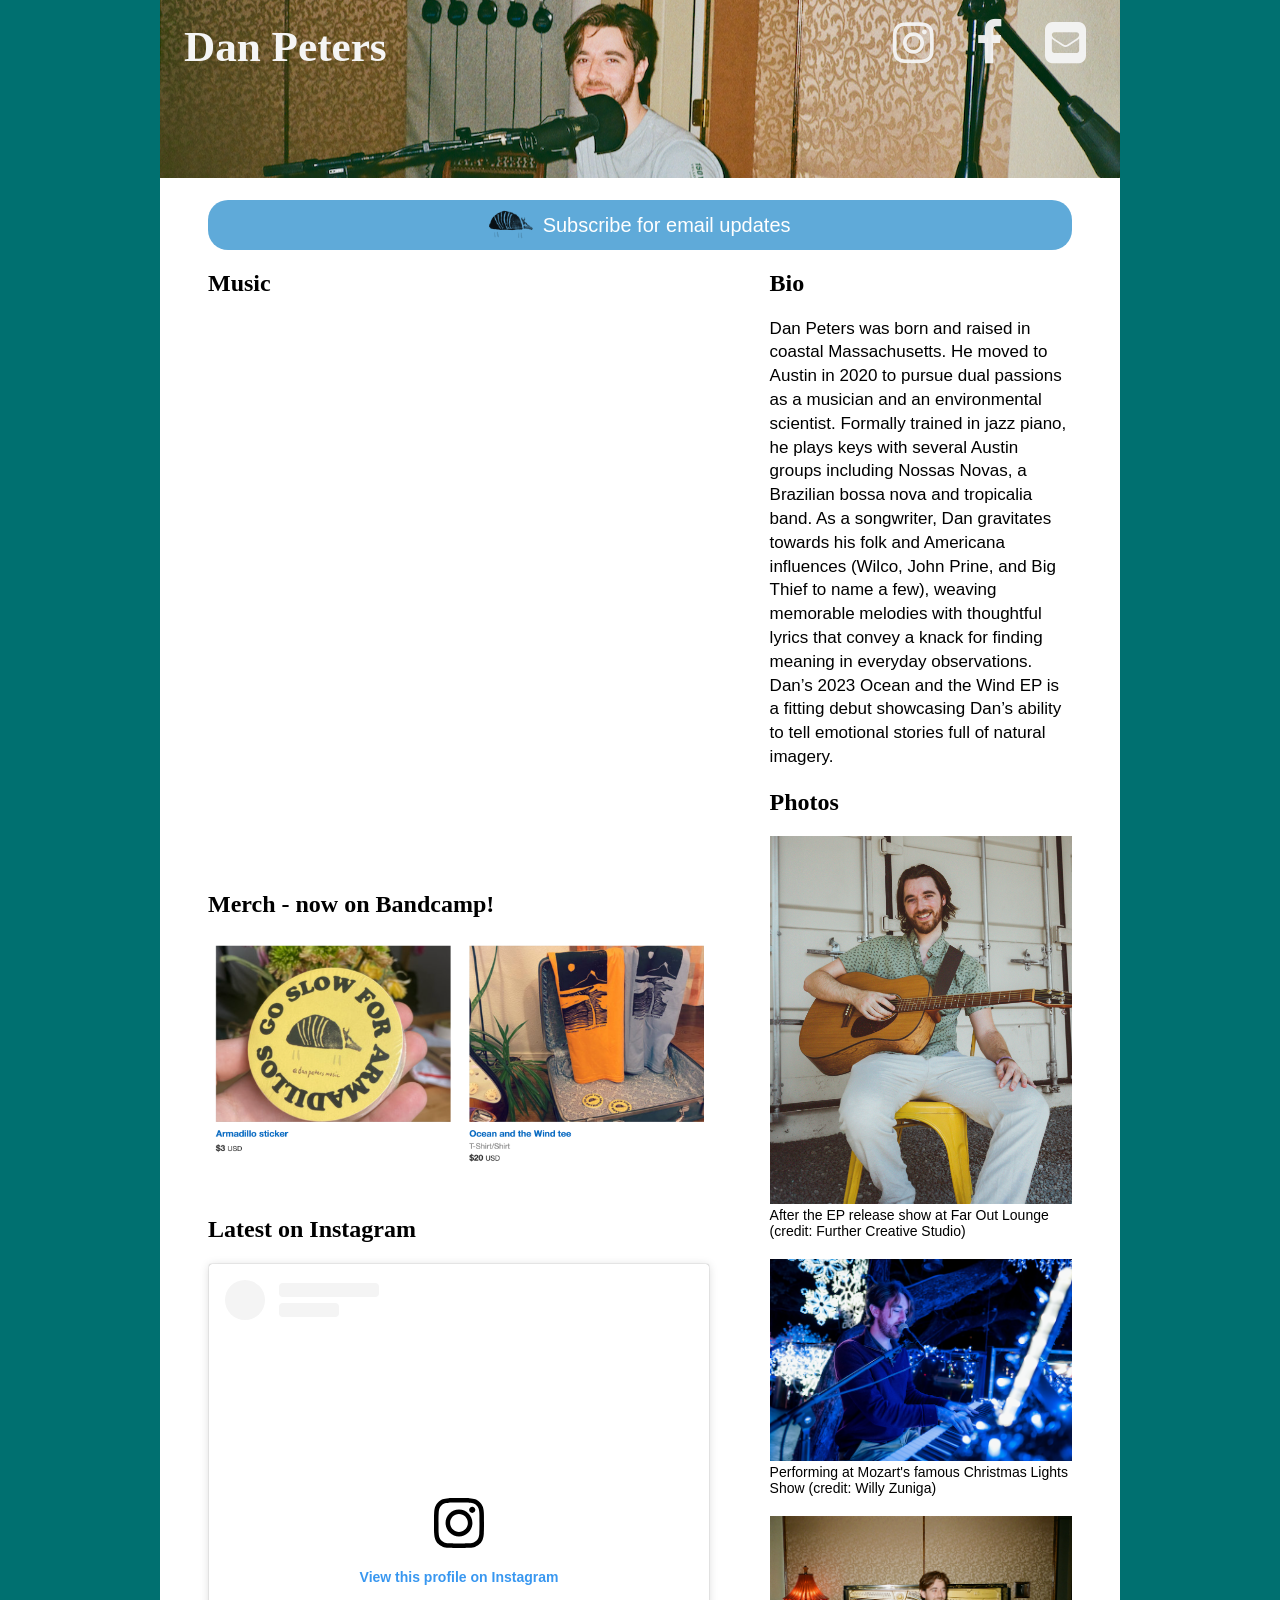
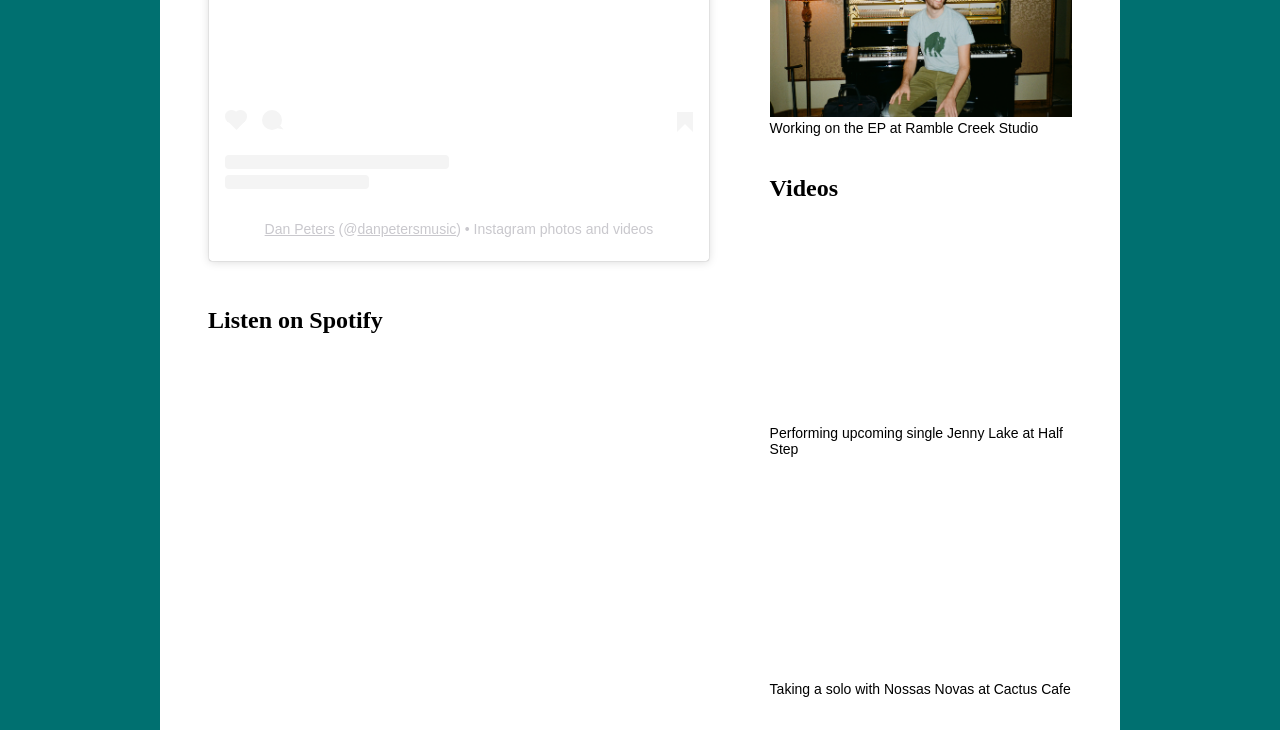
==== index.html @ b0bb7493 "update photos and add spotify embed" ====
<!DOCTYPE html>
<html>
<link rel="stylesheet" href="https://cdnjs.cloudflare.com/ajax/libs/font-awesome/4.7.0/css/font-awesome.min.css">	

<head>
<meta name="viewport" content="width=device-width, initial-scale=1.0">

  <!-- Global site tag (gtag.js) - Google Analytics -->
<script async src="https://www.googletagmanager.com/gtag/js?id=G-DQKF9646K4"></script>
<script>
  window.dataLayer = window.dataLayer || [];
  function gtag(){dataLayer.push(arguments);}
  gtag('js', new Date());

  gtag('config', 'G-DQKF9646K4');
</script>
<link rel="icon" type="image/png" href="img/favicon-32x32_dillo.png" sizes="32x32" />
<script src="https://ajax.googleapis.com/ajax/libs/jquery/3.5.1/jquery.min.js"> </script>
<title>Dan Peters</title>
<link href="dist/pattern.min.css" rel="stylesheet"/> 
</head>

<style>
    .building_block{
      width:100%;
      display:flex;
      justify-content: left; 
      flex-direction: row;
      flex-wrap:wrap;
      gap:30px;
      padding-bottom:25px;
    }
    
    .content {
      font-family: Arial;
      width:75%;
      margin: 0 auto;
      background-color: #ffffff;
    }
    
    Figure{
      padding:0%;
      margin:0;
      padding-bottom:20px;
      font-size:14px
    }

    h1,h2{font-family:'Palatino';}

    h1{
      font-size:2.7em;
      margin-top:.5em;
    }

    h2{font-size:1.5em;}

    h3{
      font-family:'Palatino';
      font-style:regular}

    .instagram {
      background: transparent;
      color: white;
      opacity:95%;

    }

    .instagram:hover {
      color: #fa671e;
    }

    .facebook {
      background: transparent;
      color: white;
      opacity:95%;
    }

    .facebook:hover {
      color: rgba(0, 0, 255, 0.461);
    }
      
    .mail {
      background:transparent;
      color:white;
      opacity:95%; }

      .mail:hover{
        color:black;
      }


    .button {
        background-color: rgba(28, 135, 201,0.7);
        border: whitesmoke;
        color: white;
        padding: 0em 0em;
        line-height:100px;
        text-align: center;
        text-decoration: none;
        display: inline-block;
        font-size: 1.25em;
        cursor: pointer;
        font-family:Arial;
        border-radius: 20px;
      }
      .left {
        float:left;
      }
      .videowrapper {
    float: none;
    clear: both;
    width: 100%;
    position: relative;
    padding-bottom: 56.25%;
    padding-top: 25px;
    height: 0;
}
.videowrapper iframe {
    position: absolute;
    top: 0;
    left: 0;
    width: 100%;
    height: 100%;
}
      .right{
        float:right;
      }
      .icon-bar-horizontal {
        float:right;
        width:25%;
        margin-top: 1em;
      }

      .icon-bar-horizontal a {
        float: left; /* Float links side by side */
        text-align: right;
        width: 33.33%; /* Equal width (5 icons with 20% width each = 100%) */
        transition: all 0.3s ease;
        color: whitesmoke;
        font-size: 3em;
      }

     @media only screen and (max-width: 800px) {
      body {
        font-family: Arial;
        width:100%;
        margin: 0 auto; 
        overflow-x:hidden
      }
      
      .content {
      font-family: Arial;
      width:95%;
      margin: 0 auto;
      background-color: #ffffff;
    }
    .building_block{justify-content:center}
    
      .icon-bar-horizontal {
        width:40%;
      }

      .icon-bar-horizontal  a {
        float: left; /* Float links side by side */
        text-align: right;
        width: 33.33%; /* Equal width (5 icons with 20% width each = 100%) */
        transition: all 0.3s ease;
        color: whitesmoke;
        font-size: 2em;
      }

      h1{font-size:2em;}
      h3{font-size:1em;}
    }
</style>

<body style="background-color:#007070;margin:0;max-width:100vw"> 
  <div class = "content" >
    
    <!-- this holds the header -->
    <div style = "position:relative">
      <img src="img/000015960017 (2).png" style = "width: 100%;">
      <div style = "position:absolute;width:95%;margin:0 auto;top:0px;left: 50%;transform: translateX(-50%);">
        <div class = "title-bar" >
          <h1 class="left" style="margin-bottom:0;padding-bottom:0;color:whitesmoke"> Dan Peters </h1> 
          <div class="icon-bar-horizontal" style="margin-bottom:0;padding-bottom:0">
            <a href="https://www.instagram.com/danpetersmusic/" class = "instagram opaque" ><i class="fa fa-instagram fa-fw"></i></a>
            <a href="https://www.facebook.com/danpetersmusic1" class = "facebook"><i class="fa fa-facebook fa-fw"></i></a>
            <a href="mailto:danpetersmusic@gmail.com" class="mail opaque"><i class="fa fa-envelope-square fa-fw" ></i></a>
          </div>
        </div>
      </div>
    </div>
    <!-- end header-->

    <!-- this holds the main content -->
    <div style = "width:90%;margin:0 auto;position:relative;display:flex;flex-wrap:wrap"> <!-- all white area on page - it's flex so all objects flow -->
      <!-- begin email subscribe bar-->
      <div style = "position:relative;flex:100%;align-items:center;padding:0;margin:0">
        <br>
        <a href="https://mailchi.mp/fe28deb0eec2/email-signup" class="button" style = "display:flex;align-items:center;justify-content:center;width:100%;padding-top:0;max-height:50px"> 
          <img src="img/android-chrome-512x512.png" width = "30px" style = "flex-basis:5%;padding-right:10px" height ="auto" alt="">
          Subscribe for email updates
        </a>
      </div>

      <!-- this is the left side (desktop) or top (mobile)-->
      <div class = col_1 style = "flex:65%"> 
        <h2> Music </h2>
        
        <div class = building_block >
          <iframe style="border: 0; width: 250px; height: 250px;" src="https://bandcamp.com/EmbeddedPlayer/album=2918808344/size=large/bgcol=ffffff/linkcol=0687f5/minimal=true/track=1861561888/transparent=true/" seamless><a href="https://dan-peters-music.bandcamp.com/album/ocean-and-the-wind">Ocean and the Wind by Dan Peters</a></iframe>
          <iframe style="border: 0; width: 250px; height: 250px;" src="https://bandcamp.com/EmbeddedPlayer/track=3805461564/size=large/bgcol=ffffff/linkcol=0687f5/minimal=true/transparent=true/" seamless><a href="https://dan-peters-music.bandcamp.com/track/bottom-of-the-sea">Bottom of the Sea by Dan Peters</a></iframe>    
          <iframe style="border: 0; width: 250px; height: 250px;" src="https://bandcamp.com/EmbeddedPlayer/track=90879783/size=large/bgcol=ffffff/linkcol=0687f5/minimal=true/transparent=true/" seamless><a href="https://dan-peters-music.bandcamp.com/track/the-birds-are-louder-in-texas">The Birds Are Louder in Texas by Dan Peters</a></iframe>    
        </div>
        
        <h2> Merch - now on Bandcamp! </h2>
        <div class = building_block >
        <a href = "https://dan-peters-music.bandcamp.com/merch">
        <img src = "img/Screenshot 2023-03-29 at 6.00.27 PM.png"  style = "width:90%;height:auto">
        </a>
        </div>
        <h2> Latest on Instagram </h2> 
        <div class = building_block >
          <blockquote class="instagram-media" data-instgrm-permalink="https://www.instagram.com/danpetersmusic/?utm_source=ig_embed&amp;utm_campaign=loading" data-instgrm-version="14" style=" background:#FFF; border:0; border-radius:3px; box-shadow:0 0 1px 0 rgba(0,0,0,0.5),0 1px 10px 0 rgba(0,0,0,0.15); margin: 1px; padding:0; max-width:500px;width:99.375%; width:-webkit-calc(100% - 2px); width:calc(100% - 2px);"><div style="padding:16px;"> <a href="https://www.instagram.com/danpetersmusic/?utm_source=ig_embed&amp;utm_campaign=loading" style=" background:#FFFFFF; line-height:0; padding:0 0; text-align:center; text-decoration:none; width:100%;" target="_blank"> <div style=" display: flex; flex-direction: row; align-items: center;"> <div style="background-color: #F4F4F4; border-radius: 50%; flex-grow: 0; height: 40px; margin-right: 14px; width: 40px;"></div> <div style="display: flex; flex-direction: column; flex-grow: 1; justify-content: center;"> <div style=" background-color: #F4F4F4; border-radius: 4px; flex-grow: 0; height: 14px; margin-bottom: 6px; width: 100px;"></div> <div style=" background-color: #F4F4F4; border-radius: 4px; flex-grow: 0; height: 14px; width: 60px;"></div></div></div><div style="padding: 19% 0;"></div> <div style="display:block; height:50px; margin:0 auto 12px; width:50px;"><svg width="50px" height="50px" viewBox="0 0 60 60" version="1.1" xmlns="https://www.w3.org/2000/svg" xmlns:xlink="https://www.w3.org/1999/xlink"><g stroke="none" stroke-width="1" fill="none" fill-rule="evenodd"><g transform="translate(-511.000000, -20.000000)" fill="#000000"><g><path d="M556.869,30.41 C554.814,30.41 553.148,32.076 553.148,34.131 C553.148,36.186 554.814,37.852 556.869,37.852 C558.924,37.852 560.59,36.186 560.59,34.131 C560.59,32.076 558.924,30.41 556.869,30.41 M541,60.657 C535.114,60.657 530.342,55.887 530.342,50 C530.342,44.114 535.114,39.342 541,39.342 C546.887,39.342 551.658,44.114 551.658,50 C551.658,55.887 546.887,60.657 541,60.657 M541,33.886 C532.1,33.886 524.886,41.1 524.886,50 C524.886,58.899 532.1,66.113 541,66.113 C549.9,66.113 557.115,58.899 557.115,50 C557.115,41.1 549.9,33.886 541,33.886 M565.378,62.101 C565.244,65.022 564.756,66.606 564.346,67.663 C563.803,69.06 563.154,70.057 562.106,71.106 C561.058,72.155 560.06,72.803 558.662,73.347 C557.607,73.757 556.021,74.244 553.102,74.378 C549.944,74.521 548.997,74.552 541,74.552 C533.003,74.552 532.056,74.521 528.898,74.378 C525.979,74.244 524.393,73.757 523.338,73.347 C521.94,72.803 520.942,72.155 519.894,71.106 C518.846,70.057 518.197,69.06 517.654,67.663 C517.244,66.606 516.755,65.022 516.623,62.101 C516.479,58.943 516.448,57.996 516.448,50 C516.448,42.003 516.479,41.056 516.623,37.899 C516.755,34.978 517.244,33.391 517.654,32.338 C518.197,30.938 518.846,29.942 519.894,28.894 C520.942,27.846 521.94,27.196 523.338,26.654 C524.393,26.244 525.979,25.756 528.898,25.623 C532.057,25.479 533.004,25.448 541,25.448 C548.997,25.448 549.943,25.479 553.102,25.623 C556.021,25.756 557.607,26.244 558.662,26.654 C560.06,27.196 561.058,27.846 562.106,28.894 C563.154,29.942 563.803,30.938 564.346,32.338 C564.756,33.391 565.244,34.978 565.378,37.899 C565.522,41.056 565.552,42.003 565.552,50 C565.552,57.996 565.522,58.943 565.378,62.101 M570.82,37.631 C570.674,34.438 570.167,32.258 569.425,30.349 C568.659,28.377 567.633,26.702 565.965,25.035 C564.297,23.368 562.623,22.342 560.652,21.575 C558.743,20.834 556.562,20.326 553.369,20.18 C550.169,20.033 549.148,20 541,20 C532.853,20 531.831,20.033 528.631,20.18 C525.438,20.326 523.257,20.834 521.349,21.575 C519.376,22.342 517.703,23.368 516.035,25.035 C514.368,26.702 513.342,28.377 512.574,30.349 C511.834,32.258 511.326,34.438 511.181,37.631 C511.035,40.831 511,41.851 511,50 C511,58.147 511.035,59.17 511.181,62.369 C511.326,65.562 511.834,67.743 512.574,69.651 C513.342,71.625 514.368,73.296 516.035,74.965 C517.703,76.634 519.376,77.658 521.349,78.425 C523.257,79.167 525.438,79.673 528.631,79.82 C531.831,79.965 532.853,80.001 541,80.001 C549.148,80.001 550.169,79.965 553.369,79.82 C556.562,79.673 558.743,79.167 560.652,78.425 C562.623,77.658 564.297,76.634 565.965,74.965 C567.633,73.296 568.659,71.625 569.425,69.651 C570.167,67.743 570.674,65.562 570.82,62.369 C570.966,59.17 571,58.147 571,50 C571,41.851 570.966,40.831 570.82,37.631"></path></g></g></g></svg></div><div style="padding-top: 8px;"> <div style=" color:#3897f0; font-family:Arial,sans-serif; font-size:14px; font-style:normal; font-weight:550; line-height:18px;">View this profile on Instagram</div></div><div style="padding: 12.5% 0;"></div> <div style="display: flex; flex-direction: row; margin-bottom: 14px; align-items: center;"><div> <div style="background-color: #F4F4F4; border-radius: 50%; height: 12.5px; width: 12.5px; transform: translateX(0px) translateY(7px);"></div> <div style="background-color: #F4F4F4; height: 12.5px; transform: rotate(-45deg) translateX(3px) translateY(1px); width: 12.5px; flex-grow: 0; margin-right: 14px; margin-left: 2px;"></div> <div style="background-color: #F4F4F4; border-radius: 50%; height: 12.5px; width: 12.5px; transform: translateX(9px) translateY(-18px);"></div></div><div style="margin-left: 8px;"> <div style=" background-color: #F4F4F4; border-radius: 50%; flex-grow: 0; height: 20px; width: 20px;"></div> <div style=" width: 0; height: 0; border-top: 2px solid transparent; border-left: 6px solid #f4f4f4; border-bottom: 2px solid transparent; transform: translateX(16px) translateY(-4px) rotate(30deg)"></div></div><div style="margin-left: auto;"> <div style=" width: 0px; border-top: 8px solid #F4F4F4; border-right: 8px solid transparent; transform: translateY(16px);"></div> <div style=" background-color: #F4F4F4; flex-grow: 0; height: 12px; width: 16px; transform: translateY(-4px);"></div> <div style=" width: 0; height: 0; border-top: 8px solid #F4F4F4; border-left: 8px solid transparent; transform: translateY(-4px) translateX(8px);"></div></div></div> <div style="display: flex; flex-direction: column; flex-grow: 1; justify-content: center; margin-bottom: 24px;"> <div style=" background-color: #F4F4F4; border-radius: 4px; flex-grow: 0; height: 14px; margin-bottom: 6px; width: 224px;"></div> <div style=" background-color: #F4F4F4; border-radius: 4px; flex-grow: 0; height: 14px; width: 144px;"></div></div></a><p style=" color:#c9c8cd; font-family:Arial,sans-serif; font-size:14px; line-height:17px; margin-bottom:0; margin-top:8px; overflow:hidden; padding:8px 0 7px; text-align:center; text-overflow:ellipsis; white-space:nowrap;"><a href="https://www.instagram.com/danpetersmusic/?utm_source=ig_embed&amp;utm_campaign=loading" style=" color:#c9c8cd; font-family:Arial,sans-serif; font-size:14px; font-style:normal; font-weight:normal; line-height:17px;" target="_blank">Dan Peters</a> (@<a href="https://www.instagram.com/danpetersmusic/?utm_source=ig_embed&amp;utm_campaign=loading" style=" color:#c9c8cd; font-family:Arial,sans-serif; font-size:14px; font-style:normal; font-weight:normal; line-height:17px;" target="_blank">danpetersmusic</a>) • Instagram photos and videos</p></div></blockquote> <script async src="//www.instagram.com/embed.js"></script>
        </div>

        <h2> Listen on Spotify </h2> 
        <div class = building_block> 
          <iframe style="border-radius:12p; width:90.5%" src="https://open.spotify.com/embed/artist/0U7nvp2dvPQ3n4hR45i1s7?utm_source=generator" width="100%" height="352" frameBorder="0" allowfullscreen="" allow="autoplay; clipboard-write; encrypted-media; fullscreen; picture-in-picture" loading="lazy"></iframe>
        </div>
      </div>

      <!-- this is the right side (desktop) or bottom (mobile)-->  
      <div class = "col_2" style = "flex:35%"> 

        <h2> Bio </h2>

        <p style="font-size:17px;line-height:1.4">
          Dan Peters was born and raised in coastal Massachusetts. He moved to Austin in 2020 to pursue dual passions as a musician and an environmental scientist. Formally trained in jazz piano, he plays keys with several Austin groups including Nossas Novas, a Brazilian bossa nova and tropicalia band. As a songwriter, Dan gravitates towards his folk and Americana influences (Wilco, John Prine, and Big Thief to name a few), weaving memorable melodies with thoughtful lyrics that convey a knack for finding meaning in everyday observations. Dan’s 2023 Ocean and the Wind EP is a fitting debut showcasing Dan’s ability to tell emotional stories full of natural imagery.
        </p> 

        <h2> Photos </h2>

        <figure>
          <img src="img/DanPeters2_crop.jpg" width="100%" height=auto>
          <figcaption>After the EP release show at Far Out Lounge (credit: Further Creative Studio) </figcaption> 
          </figure>

        <figure>
        <img src="img/DSC07725.png" width="100%" height=auto>
        <figcaption>Performing at Mozart's famous Christmas Lights Show (credit: Willy Zuniga) </figcaption> 
        </figure>

        <figure>
          <img src="img/000015960012.png" width="100%" height=auto>
          <figcaption>Working on the EP at Ramble Creek Studio </figcaption> 
          </figure>
        
        <h2> Videos </h2>
        <figure>
          <div class = "videowrapper" >
          <iframe width="560" height="315" src="https://www.youtube.com/embed/eUxRNQZGd7Y" title="YouTube video player" frameborder="0" allow="accelerometer; autoplay; clipboard-write; encrypted-media; gyroscope; picture-in-picture; web-share" allowfullscreen></iframe>
          </div>
          <figcaption style="padding-top:8px"> Performing upcoming single Jenny Lake at Half Step </figcaption>
        </figure>
        <figure>
        <div class = "videowrapper" >
        <iframe width="560" height="315" src="https://www.youtube.com/embed/zx0Zbxt7zzQ?start=4432" title="YouTube video player" frameborder="0" allow="accelerometer; autoplay; clipboard-write; encrypted-media; gyroscope; picture-in-picture; web-share" allowfullscreen></iframe>
        </div>
        <figcaption style="padding-top:8px"> Taking a solo with Nossas Novas at Cactus Cafe </figcaption>
      </figure>
      </div>

      

  
    </div>
</div>
</body>
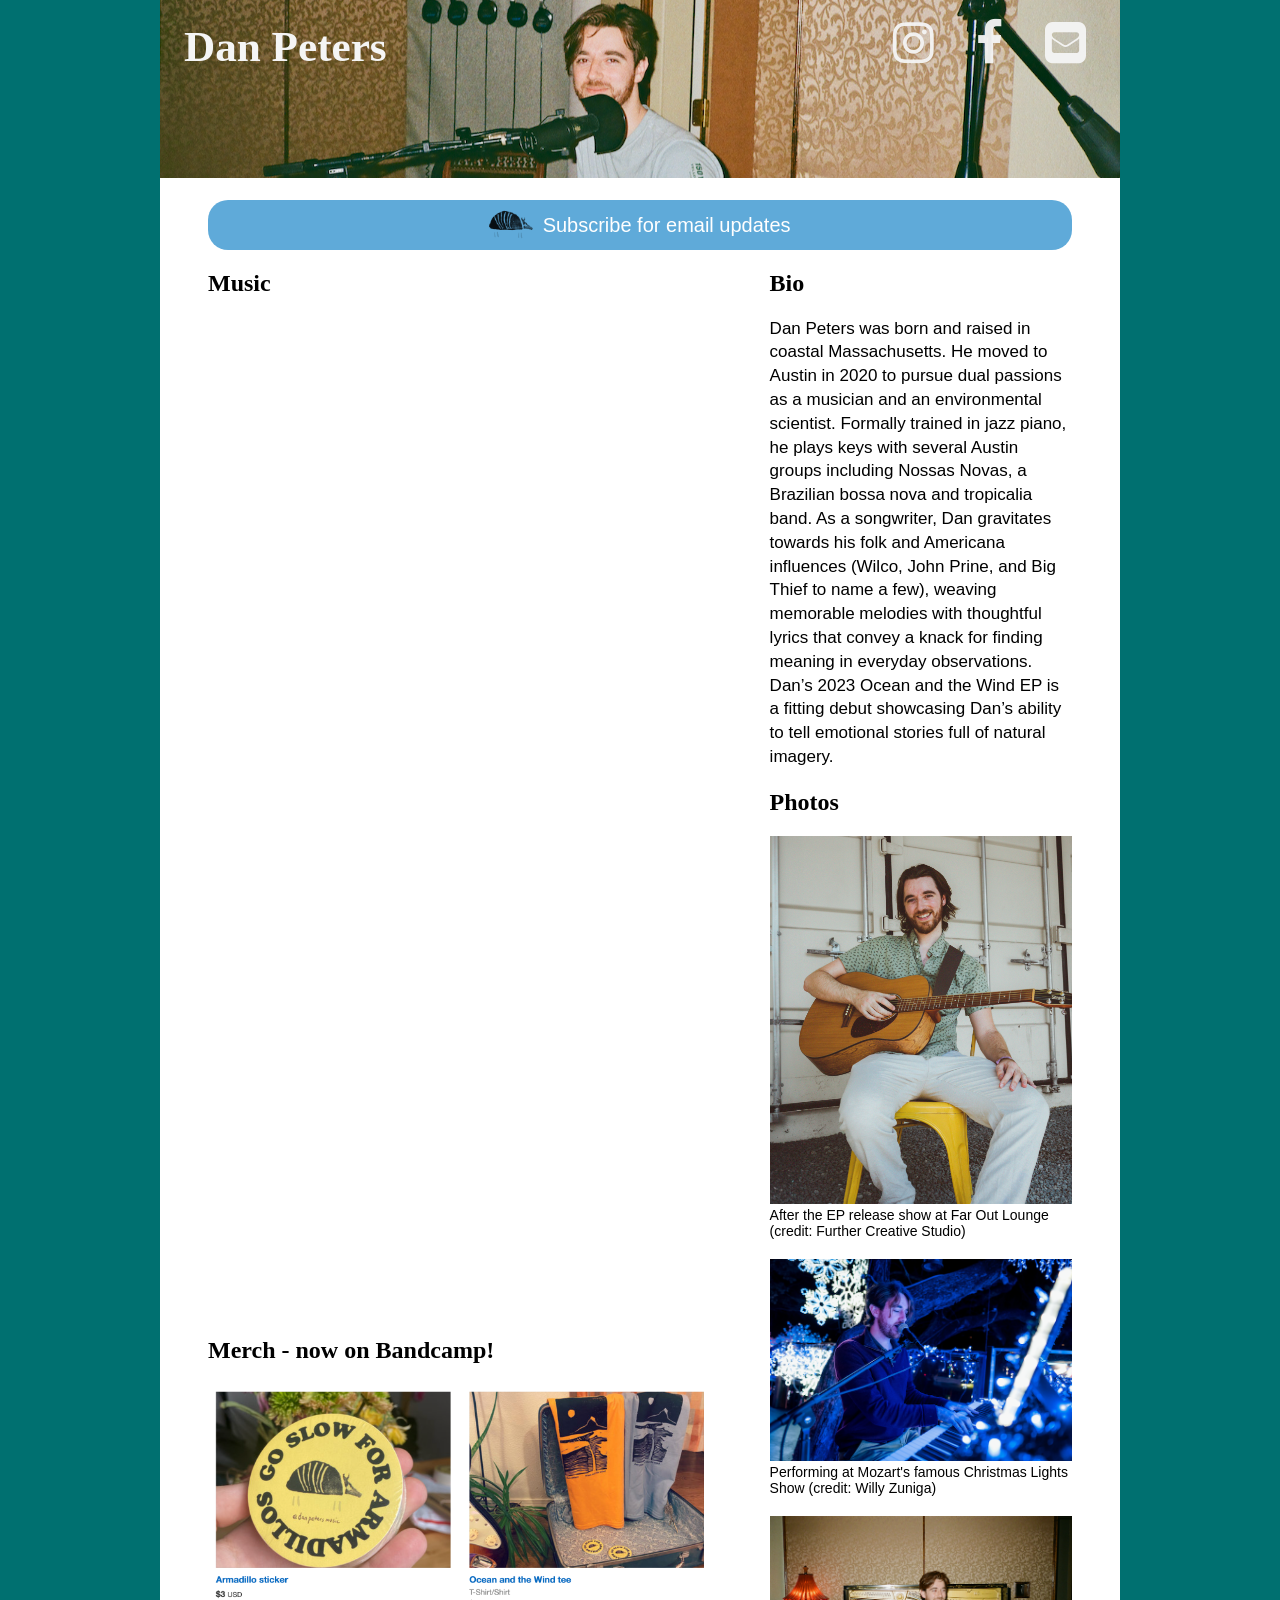
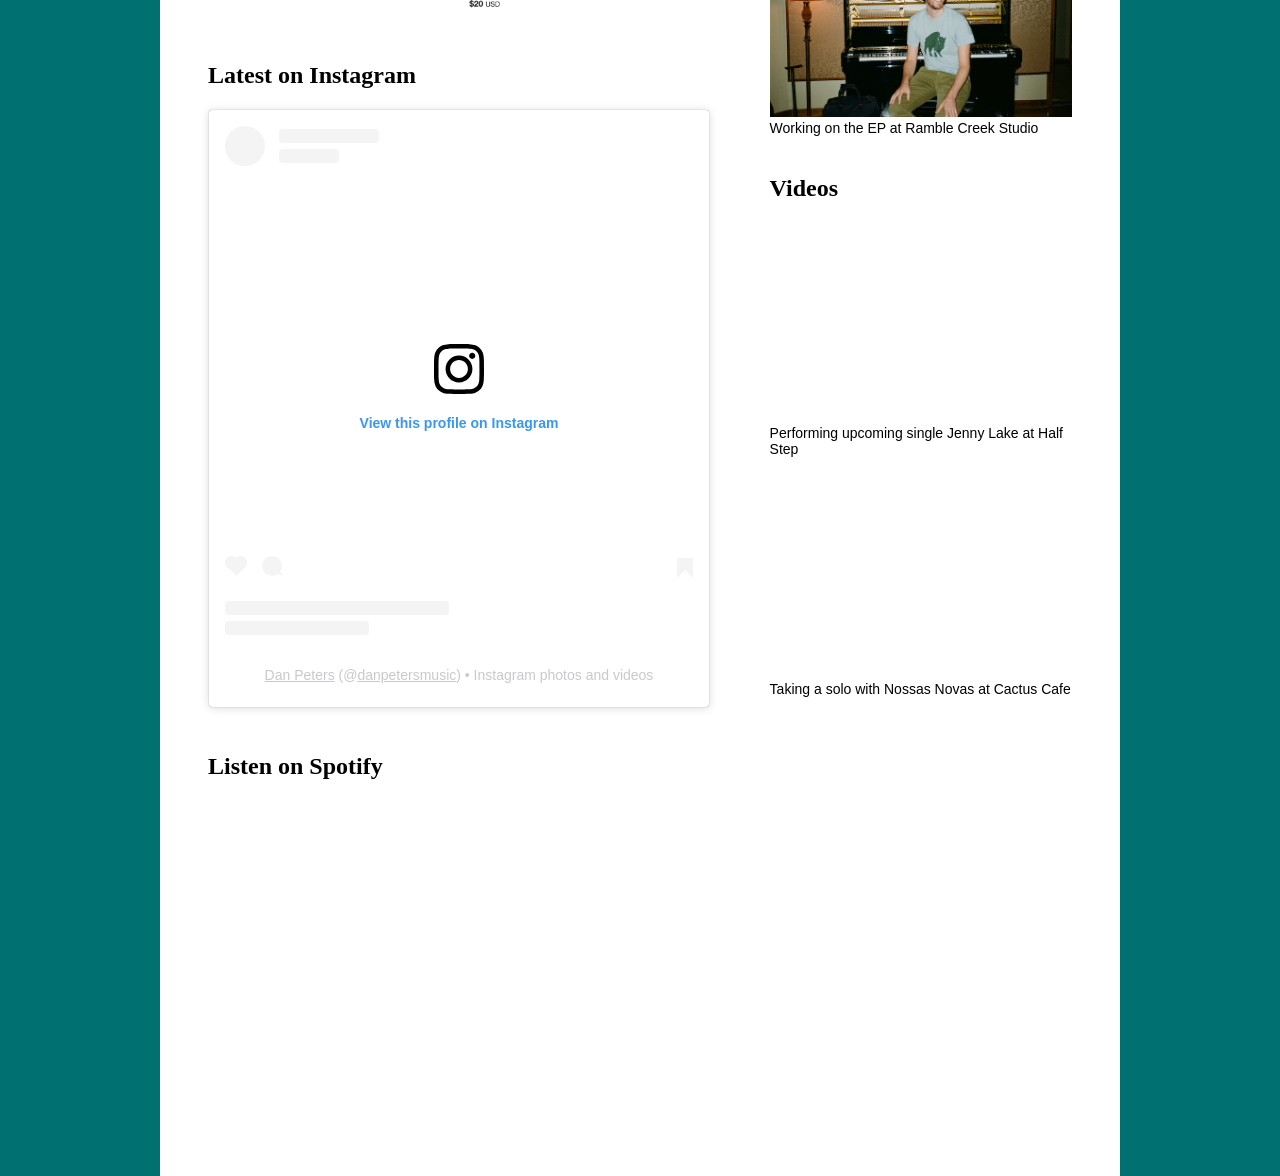
==== commit 9295baa2: "Update index.html with new song" ====
--- a/index.html
+++ b/index.html
@@ -198,7 +198,7 @@
       <!-- begin email subscribe bar-->
       <div style = "position:relative;flex:100%;align-items:center;padding:0;margin:0">
         <br>
-        <a href="https://mailchi.mp/fe28deb0eec2/email-signup" class="button" style = "display:flex;align-items:center;justify-content:center;width:100%;padding-top:0;max-height:50px"> 
+        <a href="https://danpetersmusic.substack.com/?r=378pvp&utm_campaign=pub-share-checklist" class="button" style = "display:flex;align-items:center;justify-content:center;width:100%;padding-top:0;max-height:50px"> 
           <img src="img/android-chrome-512x512.png" width = "30px" style = "flex-basis:5%;padding-right:10px" height ="auto" alt="">
           Subscribe for email updates
         </a>
@@ -212,7 +212,10 @@
           <iframe style="border: 0; width: 250px; height: 250px;" src="https://bandcamp.com/EmbeddedPlayer/album=2918808344/size=large/bgcol=ffffff/linkcol=0687f5/minimal=true/track=1861561888/transparent=true/" seamless><a href="https://dan-peters-music.bandcamp.com/album/ocean-and-the-wind">Ocean and the Wind by Dan Peters</a></iframe>
           <iframe style="border: 0; width: 250px; height: 250px;" src="https://bandcamp.com/EmbeddedPlayer/track=3805461564/size=large/bgcol=ffffff/linkcol=0687f5/minimal=true/transparent=true/" seamless><a href="https://dan-peters-music.bandcamp.com/track/bottom-of-the-sea">Bottom of the Sea by Dan Peters</a></iframe>    
           <iframe style="border: 0; width: 250px; height: 250px;" src="https://bandcamp.com/EmbeddedPlayer/track=90879783/size=large/bgcol=ffffff/linkcol=0687f5/minimal=true/transparent=true/" seamless><a href="https://dan-peters-music.bandcamp.com/track/the-birds-are-louder-in-texas">The Birds Are Louder in Texas by Dan Peters</a></iframe>    
-        </div>
+          <iframe style="border: 0; width: 250px; height: 250px;" src="https://bandcamp.com/EmbeddedPlayer/track=4175068505/size=large/bgcol=ffffff/linkcol=0687f5/minimal=true/transparent=true/" seamless><a href="https://dan-peters-music.bandcamp.com/track/live-oak-slow-your-roll">Live Oak (Slow Your Roll) by Dan Peters</a></iframe>
+        </div>
+        
+        <iframe style="border: 0; width: 350px; height: 442px;" src="https://bandcamp.com/EmbeddedPlayer/track=4175068505/size=large/bgcol=ffffff/linkcol=0687f5/minimal=true/transparent=true/" seamless><a href="https://dan-peters-music.bandcamp.com/track/live-oak-slow-your-roll">Live Oak (Slow Your Roll) by Dan Peters</a></iframe>
         
         <h2> Merch - now on Bandcamp! </h2>
         <div class = building_block >
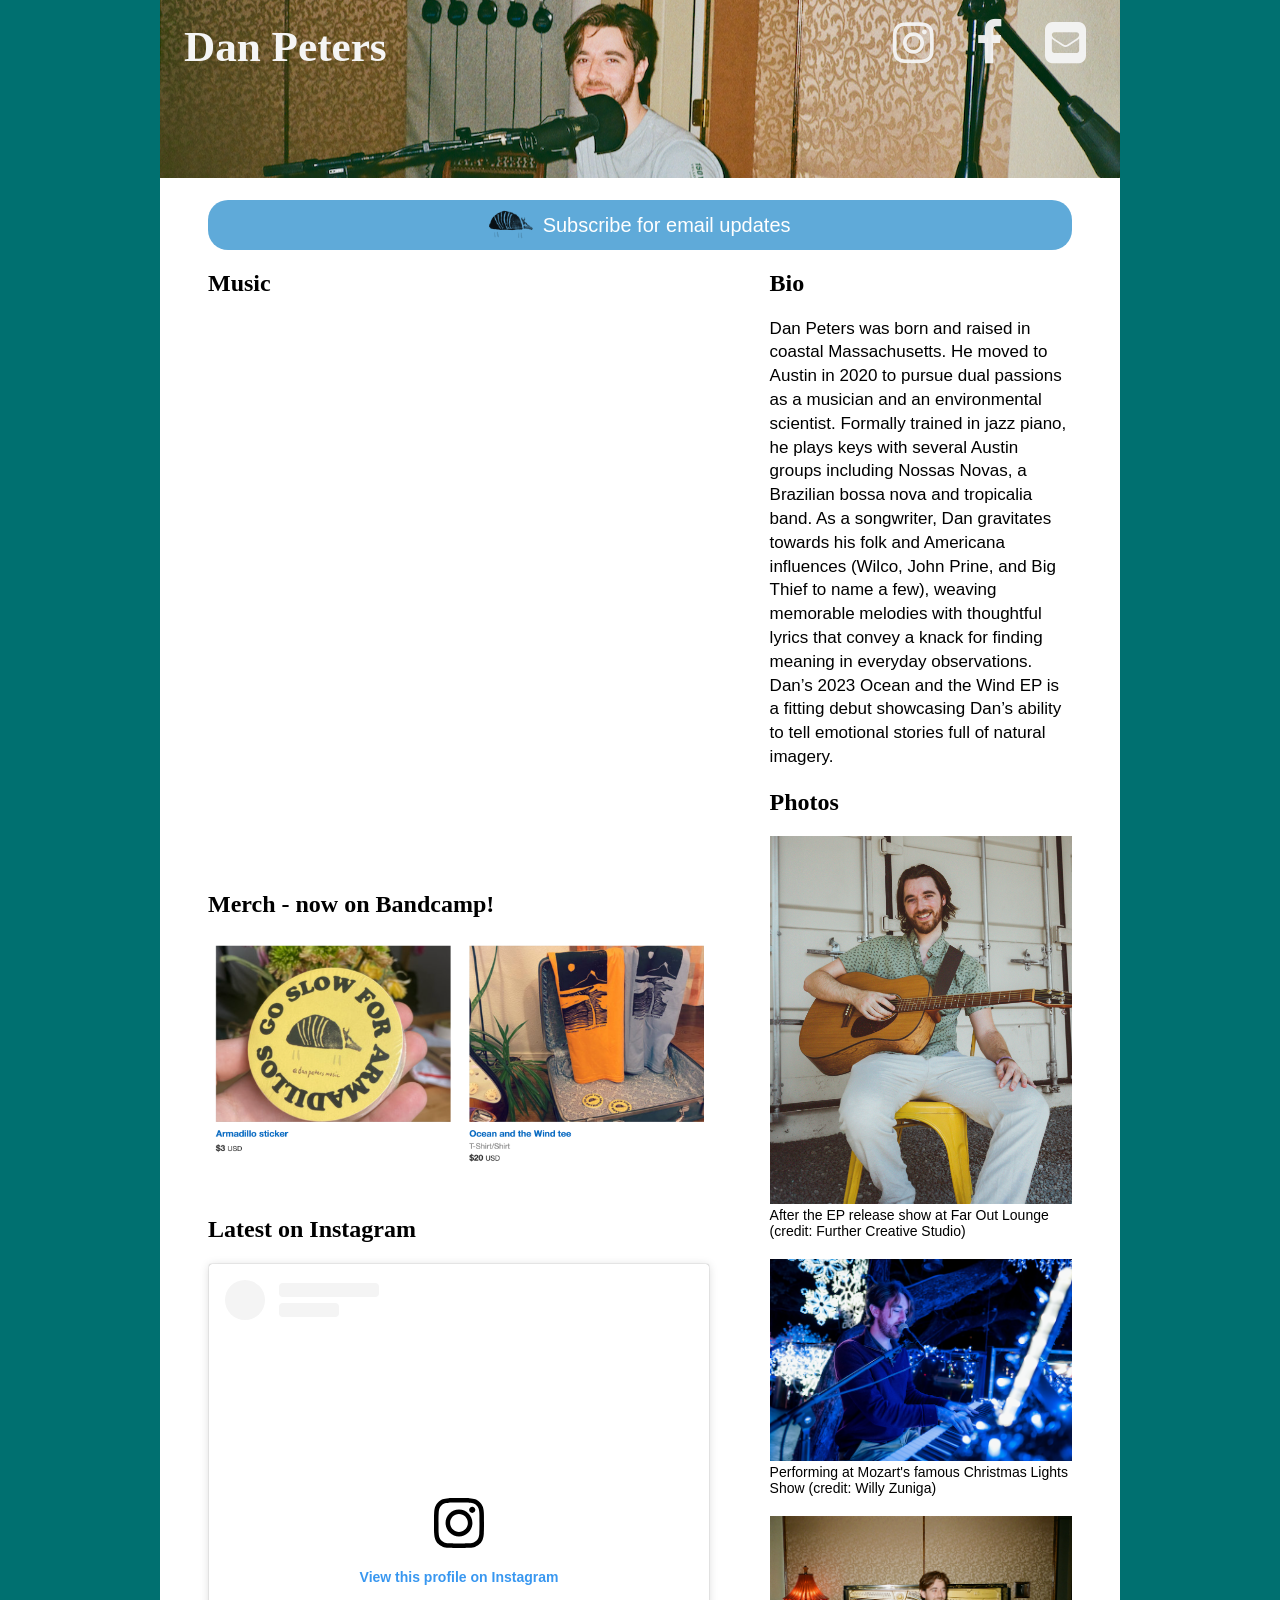
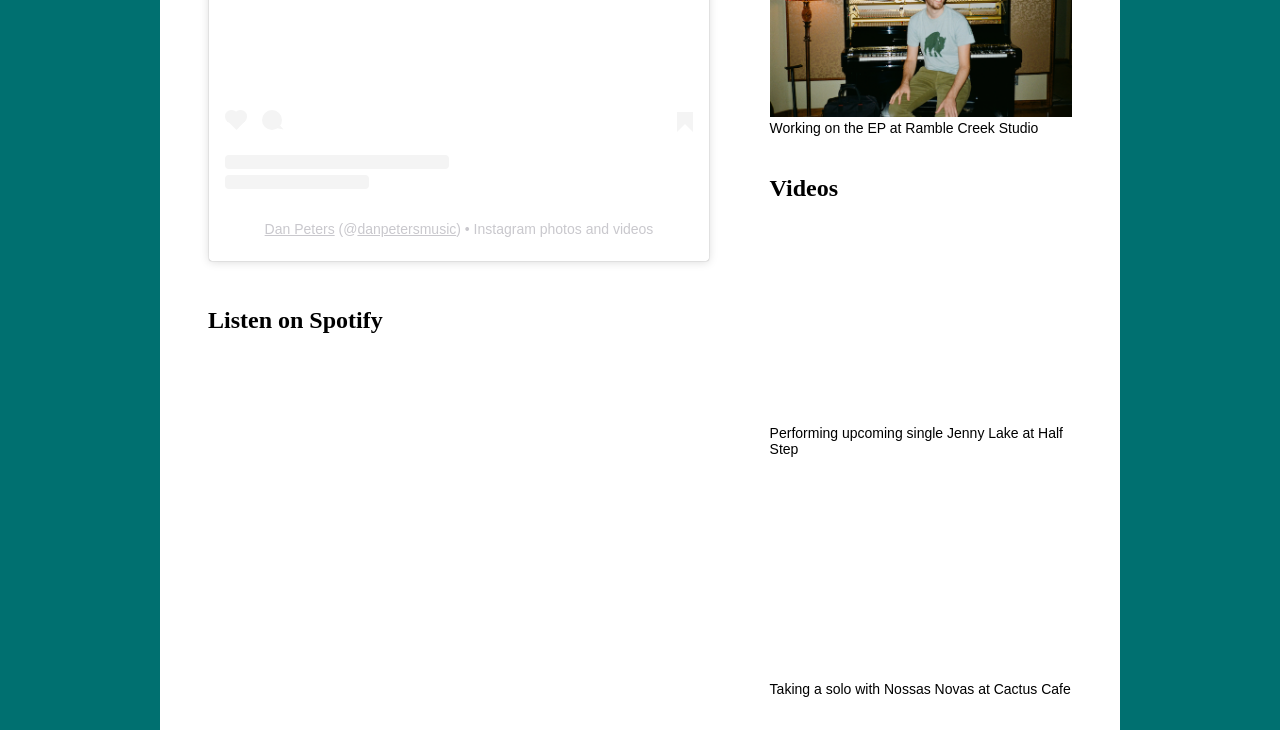
==== commit dad3d24a: "Update index.html" ====
--- a/index.html
+++ b/index.html
@@ -214,9 +214,7 @@
           <iframe style="border: 0; width: 250px; height: 250px;" src="https://bandcamp.com/EmbeddedPlayer/track=90879783/size=large/bgcol=ffffff/linkcol=0687f5/minimal=true/transparent=true/" seamless><a href="https://dan-peters-music.bandcamp.com/track/the-birds-are-louder-in-texas">The Birds Are Louder in Texas by Dan Peters</a></iframe>    
           <iframe style="border: 0; width: 250px; height: 250px;" src="https://bandcamp.com/EmbeddedPlayer/track=4175068505/size=large/bgcol=ffffff/linkcol=0687f5/minimal=true/transparent=true/" seamless><a href="https://dan-peters-music.bandcamp.com/track/live-oak-slow-your-roll">Live Oak (Slow Your Roll) by Dan Peters</a></iframe>
         </div>
-        
-        <iframe style="border: 0; width: 350px; height: 442px;" src="https://bandcamp.com/EmbeddedPlayer/track=4175068505/size=large/bgcol=ffffff/linkcol=0687f5/minimal=true/transparent=true/" seamless><a href="https://dan-peters-music.bandcamp.com/track/live-oak-slow-your-roll">Live Oak (Slow Your Roll) by Dan Peters</a></iframe>
-        
+              
         <h2> Merch - now on Bandcamp! </h2>
         <div class = building_block >
         <a href = "https://dan-peters-music.bandcamp.com/merch">
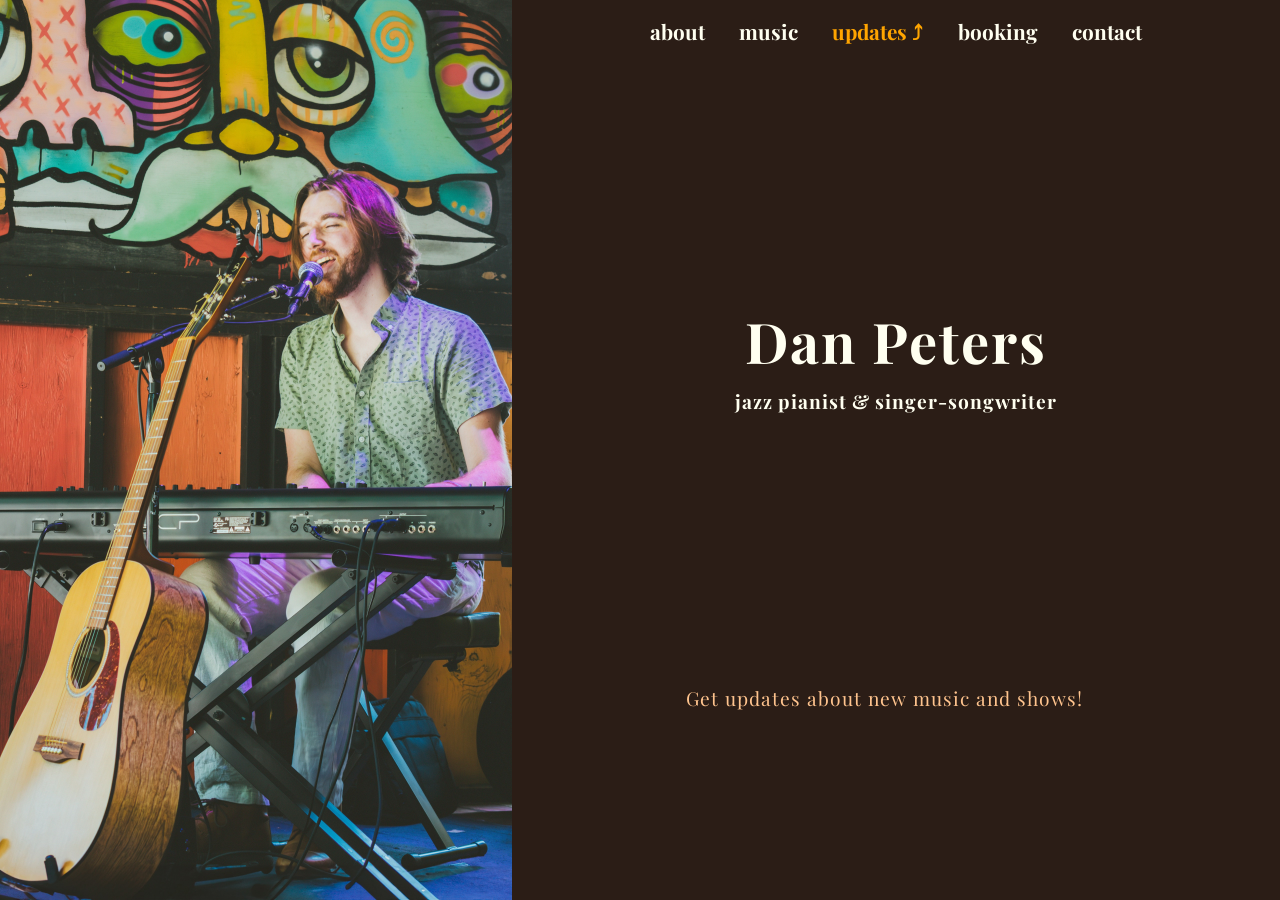
==== commit bd3b34e5: "update to new website" ====
--- a/index.html
+++ b/index.html
@@ -1,281 +1,219 @@
 <!DOCTYPE html>
-<html>
-<link rel="stylesheet" href="https://cdnjs.cloudflare.com/ajax/libs/font-awesome/4.7.0/css/font-awesome.min.css">	
-
+<html lang="en">
 <head>
-<meta name="viewport" content="width=device-width, initial-scale=1.0">
-
-  <!-- Global site tag (gtag.js) - Google Analytics -->
-<script async src="https://www.googletagmanager.com/gtag/js?id=G-DQKF9646K4"></script>
-<script>
-  window.dataLayer = window.dataLayer || [];
-  function gtag(){dataLayer.push(arguments);}
-  gtag('js', new Date());
-
-  gtag('config', 'G-DQKF9646K4');
-</script>
-<link rel="icon" type="image/png" href="img/favicon-32x32_dillo.png" sizes="32x32" />
-<script src="https://ajax.googleapis.com/ajax/libs/jquery/3.5.1/jquery.min.js"> </script>
-<title>Dan Peters</title>
-<link href="dist/pattern.min.css" rel="stylesheet"/> 
+    <meta charset="UTF-8">
+    <meta name="viewport" content="width=device-width, initial-scale=1.0">
+    <link rel="preconnect" href="https://fonts.googleapis.com">
+    <link rel="preconnect" href="https://fonts.gstatic.com" crossorigin>
+    <link href="https://fonts.googleapis.com/css2?family=Playfair+Display:ital,wght@0,400..900;1,400..900&display=swap" rel="stylesheet">
+    <link rel="icon" type="image/png" href="img/favicon-32x32_dillo.png" sizes="32x32" />
+    <script src="https://ajax.googleapis.com/ajax/libs/jquery/3.5.1/jquery.min.js"> </script>
+    <title>Dan Peters</title>
+    
+    <!-- Global site tag (gtag.js) - Google Analytics -->
+    <script async src="https://www.googletagmanager.com/gtag/js?id=G-DQKF9646K4"></script>
+    <script>
+    window.dataLayer = window.dataLayer || [];
+    function gtag(){dataLayer.push(arguments);}
+    gtag('js', new Date());
+    gtag('config', 'G-DQKF9646K4');
+    </script>
+
+    <style>
+        *{  color: #FFFFF0;
+            margin:0;
+            padding: 0;
+        }
+
+        body {
+            font-family: 'Playfair Display', sans-serif;
+            height: 100vh;
+            overflow: hidden;
+        }
+
+        .container {
+            display: flex;
+            height: 100vh;
+        }
+
+        .left {
+            width: 40%;
+            position: relative;
+            overflow: hidden;
+        }
+
+        .picture {
+            width: 100%;
+            height: 100%;
+            background: url('img/DanPeters5_resized.jpg') center/cover;
+        }
+
+        .right {
+            width:60%;
+            height:100%;
+            display: flex;
+            flex-direction:column;
+            justify-content:space-between;
+            background: #2B1D16;
+        }
+
+        .menu-container {
+            height: auto;
+            width: 70%;
+            margin: 0 auto;
+            padding-top: 10px;
+        }
+
+        .menu-flex{
+            display: flex;
+            flex-direction: row;
+            justify-content: space-evenly;
+            align-items: top;
+            flex-wrap: wrap;
+        }
+
+        .menu-item {
+            cursor: pointer;
+            padding: 6px 10px;
+            border-radius: 8px;
+            border: 1px solid transparent;
+            transition: all 0.3s ease;
+            font-size: 1.3rem;
+            font-weight: bold;
+            text-decoration: none;
+        }
+
+        .menu-item:hover {
+            background-color: rgba(255, 255, 255, 0.1);
+            border: 1px solid rgba(255, 255, 255, 0.2); 
+        }
+
+        .header {
+            text-align: center;
+        }
+
+        .title {
+            font-size: 3.5rem;
+            font-weight: bold;
+            color: #FFFFF0;
+            letter-spacing: 2px;
+            margin-bottom:10px;
+        }
+
+        .subtitle {
+            font-size: 1.2rem;
+            color: #FFFFF0;
+            font-weight: bold;
+            letter-spacing: 1px;
+        }
+            
+        .newsletter iframe {
+            width: 450px;
+            height:150px;
+        }
+
+        .newsletter-title {
+            font-size: 1.2rem;
+            color: #FFC48E;
+            font-weight: 300;
+            letter-spacing: 1px;
+            margin-bottom:15px;
+            text-align: center;
+            width:95%;
+        }
+
+        .newsletter {
+            width:480px;
+            margin: 0 auto;
+            padding-bottom:20px;
+            text-align:center;
+        }
+
+        @media (max-width: 768px) {
+            .container {
+                flex-direction: column;
+                overflow-y: auto;
+            }
+
+            .left {
+                width: 100%;
+                height: 100vh;
+            }
+
+            .right {
+                width: 100%;
+                position:fixed;
+                z-index: 0;
+                background: #2b1d16b7;
+            }
+
+            .title {
+                font-size: 2.5rem;
+            }
+
+            .menu-container {
+                height: auto;
+                display: flex;
+                flex-direction: row;
+                justify-content:space-evenly;
+                width: 100%;
+            }
+
+            .menu-item {
+                position: static;
+                text-align: center;
+                font-size:16px;
+            }
+
+            .newsletter iframe {
+                width: 400px;
+            }
+
+            .newsletter {
+            width:100%;
+            margin: 0 auto;
+            padding-bottom:20px;
+            background: #2b1d16;
+            justify-content:center;
+        }
+        }
+    </style>
 </head>
 
-<style>
-    .building_block{
-      width:100%;
-      display:flex;
-      justify-content: left; 
-      flex-direction: row;
-      flex-wrap:wrap;
-      gap:30px;
-      padding-bottom:25px;
-    }
-    
-    .content {
-      font-family: Arial;
-      width:75%;
-      margin: 0 auto;
-      background-color: #ffffff;
-    }
-    
-    Figure{
-      padding:0%;
-      margin:0;
-      padding-bottom:20px;
-      font-size:14px
-    }
-
-    h1,h2{font-family:'Palatino';}
-
-    h1{
-      font-size:2.7em;
-      margin-top:.5em;
-    }
-
-    h2{font-size:1.5em;}
-
-    h3{
-      font-family:'Palatino';
-      font-style:regular}
-
-    .instagram {
-      background: transparent;
-      color: white;
-      opacity:95%;
-
-    }
-
-    .instagram:hover {
-      color: #fa671e;
-    }
-
-    .facebook {
-      background: transparent;
-      color: white;
-      opacity:95%;
-    }
-
-    .facebook:hover {
-      color: rgba(0, 0, 255, 0.461);
-    }
-      
-    .mail {
-      background:transparent;
-      color:white;
-      opacity:95%; }
-
-      .mail:hover{
-        color:black;
-      }
-
-
-    .button {
-        background-color: rgba(28, 135, 201,0.7);
-        border: whitesmoke;
-        color: white;
-        padding: 0em 0em;
-        line-height:100px;
-        text-align: center;
-        text-decoration: none;
-        display: inline-block;
-        font-size: 1.25em;
-        cursor: pointer;
-        font-family:Arial;
-        border-radius: 20px;
-      }
-      .left {
-        float:left;
-      }
-      .videowrapper {
-    float: none;
-    clear: both;
-    width: 100%;
-    position: relative;
-    padding-bottom: 56.25%;
-    padding-top: 25px;
-    height: 0;
-}
-.videowrapper iframe {
-    position: absolute;
-    top: 0;
-    left: 0;
-    width: 100%;
-    height: 100%;
-}
-      .right{
-        float:right;
-      }
-      .icon-bar-horizontal {
-        float:right;
-        width:25%;
-        margin-top: 1em;
-      }
-
-      .icon-bar-horizontal a {
-        float: left; /* Float links side by side */
-        text-align: right;
-        width: 33.33%; /* Equal width (5 icons with 20% width each = 100%) */
-        transition: all 0.3s ease;
-        color: whitesmoke;
-        font-size: 3em;
-      }
-
-     @media only screen and (max-width: 800px) {
-      body {
-        font-family: Arial;
-        width:100%;
-        margin: 0 auto; 
-        overflow-x:hidden
-      }
-      
-      .content {
-      font-family: Arial;
-      width:95%;
-      margin: 0 auto;
-      background-color: #ffffff;
-    }
-    .building_block{justify-content:center}
-    
-      .icon-bar-horizontal {
-        width:40%;
-      }
-
-      .icon-bar-horizontal  a {
-        float: left; /* Float links side by side */
-        text-align: right;
-        width: 33.33%; /* Equal width (5 icons with 20% width each = 100%) */
-        transition: all 0.3s ease;
-        color: whitesmoke;
-        font-size: 2em;
-      }
-
-      h1{font-size:2em;}
-      h3{font-size:1em;}
-    }
-</style>
-
-<body style="background-color:#007070;margin:0;max-width:100vw"> 
-  <div class = "content" >
-    
-    <!-- this holds the header -->
-    <div style = "position:relative">
-      <img src="img/000015960017 (2).png" style = "width: 100%;">
-      <div style = "position:absolute;width:95%;margin:0 auto;top:0px;left: 50%;transform: translateX(-50%);">
-        <div class = "title-bar" >
-          <h1 class="left" style="margin-bottom:0;padding-bottom:0;color:whitesmoke"> Dan Peters </h1> 
-          <div class="icon-bar-horizontal" style="margin-bottom:0;padding-bottom:0">
-            <a href="https://www.instagram.com/danpetersmusic/" class = "instagram opaque" ><i class="fa fa-instagram fa-fw"></i></a>
-            <a href="https://www.facebook.com/danpetersmusic1" class = "facebook"><i class="fa fa-facebook fa-fw"></i></a>
-            <a href="mailto:danpetersmusic@gmail.com" class="mail opaque"><i class="fa fa-envelope-square fa-fw" ></i></a>
-          </div>
+<body>
+    <div class="container">
+        <div class="left">
+            <div class="picture"></div>
         </div>
-      </div>
+
+        <div class="right">
+            <div class="menu-container">
+                <div class="menu-flex">
+                <a href="about.html" class="menu-item">about</a>
+                <a href="music.html" class="menu-item">music</a>
+                <a href="https://danpetersmusic.substack.com" class="menu-item"
+                target="_blank" rel="noopener noreferrer" 
+                title="updates ↗" style="color:orange">updates ⤴</a>
+                <a href="booking.html" class="menu-item">booking</a>
+                <a href="contact.html" class="menu-item">contact</a>
+                </div>
+            </div>
+            
+            <div class="header">
+                <h1 class="title">Dan Peters</h1>
+                <p class="subtitle">jazz pianist & singer-songwriter</p>
+            </div>
+
+            <div class="newsletter">
+                <br>
+                <p class = "newsletter-title"> Get updates about new music and shows!</p>
+                <div>
+                <iframe src="https://danpetersmusic.substack.com/embed" 
+                style="border:0px solid #EEE; filter: invert(0.90) sepia(1) saturate(2) brightness(1) hue-rotate(-20deg);" 
+                frameborder="0" scrolling="no"></iframe>    
+                </div>                
+            </div>
+        </div>
     </div>
-    <!-- end header-->
-
-    <!-- this holds the main content -->
-    <div style = "width:90%;margin:0 auto;position:relative;display:flex;flex-wrap:wrap"> <!-- all white area on page - it's flex so all objects flow -->
-      <!-- begin email subscribe bar-->
-      <div style = "position:relative;flex:100%;align-items:center;padding:0;margin:0">
-        <br>
-        <a href="https://danpetersmusic.substack.com/?r=378pvp&utm_campaign=pub-share-checklist" class="button" style = "display:flex;align-items:center;justify-content:center;width:100%;padding-top:0;max-height:50px"> 
-          <img src="img/android-chrome-512x512.png" width = "30px" style = "flex-basis:5%;padding-right:10px" height ="auto" alt="">
-          Subscribe for email updates
-        </a>
-      </div>
-
-      <!-- this is the left side (desktop) or top (mobile)-->
-      <div class = col_1 style = "flex:65%"> 
-        <h2> Music </h2>
-        
-        <div class = building_block >
-          <iframe style="border: 0; width: 250px; height: 250px;" src="https://bandcamp.com/EmbeddedPlayer/album=2918808344/size=large/bgcol=ffffff/linkcol=0687f5/minimal=true/track=1861561888/transparent=true/" seamless><a href="https://dan-peters-music.bandcamp.com/album/ocean-and-the-wind">Ocean and the Wind by Dan Peters</a></iframe>
-          <iframe style="border: 0; width: 250px; height: 250px;" src="https://bandcamp.com/EmbeddedPlayer/track=3805461564/size=large/bgcol=ffffff/linkcol=0687f5/minimal=true/transparent=true/" seamless><a href="https://dan-peters-music.bandcamp.com/track/bottom-of-the-sea">Bottom of the Sea by Dan Peters</a></iframe>    
-          <iframe style="border: 0; width: 250px; height: 250px;" src="https://bandcamp.com/EmbeddedPlayer/track=90879783/size=large/bgcol=ffffff/linkcol=0687f5/minimal=true/transparent=true/" seamless><a href="https://dan-peters-music.bandcamp.com/track/the-birds-are-louder-in-texas">The Birds Are Louder in Texas by Dan Peters</a></iframe>    
-          <iframe style="border: 0; width: 250px; height: 250px;" src="https://bandcamp.com/EmbeddedPlayer/track=4175068505/size=large/bgcol=ffffff/linkcol=0687f5/minimal=true/transparent=true/" seamless><a href="https://dan-peters-music.bandcamp.com/track/live-oak-slow-your-roll">Live Oak (Slow Your Roll) by Dan Peters</a></iframe>
-        </div>
-              
-        <h2> Merch - now on Bandcamp! </h2>
-        <div class = building_block >
-        <a href = "https://dan-peters-music.bandcamp.com/merch">
-        <img src = "img/Screenshot 2023-03-29 at 6.00.27 PM.png"  style = "width:90%;height:auto">
-        </a>
-        </div>
-        <h2> Latest on Instagram </h2> 
-        <div class = building_block >
-          <blockquote class="instagram-media" data-instgrm-permalink="https://www.instagram.com/danpetersmusic/?utm_source=ig_embed&amp;utm_campaign=loading" data-instgrm-version="14" style=" background:#FFF; border:0; border-radius:3px; box-shadow:0 0 1px 0 rgba(0,0,0,0.5),0 1px 10px 0 rgba(0,0,0,0.15); margin: 1px; padding:0; max-width:500px;width:99.375%; width:-webkit-calc(100% - 2px); width:calc(100% - 2px);"><div style="padding:16px;"> <a href="https://www.instagram.com/danpetersmusic/?utm_source=ig_embed&amp;utm_campaign=loading" style=" background:#FFFFFF; line-height:0; padding:0 0; text-align:center; text-decoration:none; width:100%;" target="_blank"> <div style=" display: flex; flex-direction: row; align-items: center;"> <div style="background-color: #F4F4F4; border-radius: 50%; flex-grow: 0; height: 40px; margin-right: 14px; width: 40px;"></div> <div style="display: flex; flex-direction: column; flex-grow: 1; justify-content: center;"> <div style=" background-color: #F4F4F4; border-radius: 4px; flex-grow: 0; height: 14px; margin-bottom: 6px; width: 100px;"></div> <div style=" background-color: #F4F4F4; border-radius: 4px; flex-grow: 0; height: 14px; width: 60px;"></div></div></div><div style="padding: 19% 0;"></div> <div style="display:block; height:50px; margin:0 auto 12px; width:50px;"><svg width="50px" height="50px" viewBox="0 0 60 60" version="1.1" xmlns="https://www.w3.org/2000/svg" xmlns:xlink="https://www.w3.org/1999/xlink"><g stroke="none" stroke-width="1" fill="none" fill-rule="evenodd"><g transform="translate(-511.000000, -20.000000)" fill="#000000"><g><path d="M556.869,30.41 C554.814,30.41 553.148,32.076 553.148,34.131 C553.148,36.186 554.814,37.852 556.869,37.852 C558.924,37.852 560.59,36.186 560.59,34.131 C560.59,32.076 558.924,30.41 556.869,30.41 M541,60.657 C535.114,60.657 530.342,55.887 530.342,50 C530.342,44.114 535.114,39.342 541,39.342 C546.887,39.342 551.658,44.114 551.658,50 C551.658,55.887 546.887,60.657 541,60.657 M541,33.886 C532.1,33.886 524.886,41.1 524.886,50 C524.886,58.899 532.1,66.113 541,66.113 C549.9,66.113 557.115,58.899 557.115,50 C557.115,41.1 549.9,33.886 541,33.886 M565.378,62.101 C565.244,65.022 564.756,66.606 564.346,67.663 C563.803,69.06 563.154,70.057 562.106,71.106 C561.058,72.155 560.06,72.803 558.662,73.347 C557.607,73.757 556.021,74.244 553.102,74.378 C549.944,74.521 548.997,74.552 541,74.552 C533.003,74.552 532.056,74.521 528.898,74.378 C525.979,74.244 524.393,73.757 523.338,73.347 C521.94,72.803 520.942,72.155 519.894,71.106 C518.846,70.057 518.197,69.06 517.654,67.663 C517.244,66.606 516.755,65.022 516.623,62.101 C516.479,58.943 516.448,57.996 516.448,50 C516.448,42.003 516.479,41.056 516.623,37.899 C516.755,34.978 517.244,33.391 517.654,32.338 C518.197,30.938 518.846,29.942 519.894,28.894 C520.942,27.846 521.94,27.196 523.338,26.654 C524.393,26.244 525.979,25.756 528.898,25.623 C532.057,25.479 533.004,25.448 541,25.448 C548.997,25.448 549.943,25.479 553.102,25.623 C556.021,25.756 557.607,26.244 558.662,26.654 C560.06,27.196 561.058,27.846 562.106,28.894 C563.154,29.942 563.803,30.938 564.346,32.338 C564.756,33.391 565.244,34.978 565.378,37.899 C565.522,41.056 565.552,42.003 565.552,50 C565.552,57.996 565.522,58.943 565.378,62.101 M570.82,37.631 C570.674,34.438 570.167,32.258 569.425,30.349 C568.659,28.377 567.633,26.702 565.965,25.035 C564.297,23.368 562.623,22.342 560.652,21.575 C558.743,20.834 556.562,20.326 553.369,20.18 C550.169,20.033 549.148,20 541,20 C532.853,20 531.831,20.033 528.631,20.18 C525.438,20.326 523.257,20.834 521.349,21.575 C519.376,22.342 517.703,23.368 516.035,25.035 C514.368,26.702 513.342,28.377 512.574,30.349 C511.834,32.258 511.326,34.438 511.181,37.631 C511.035,40.831 511,41.851 511,50 C511,58.147 511.035,59.17 511.181,62.369 C511.326,65.562 511.834,67.743 512.574,69.651 C513.342,71.625 514.368,73.296 516.035,74.965 C517.703,76.634 519.376,77.658 521.349,78.425 C523.257,79.167 525.438,79.673 528.631,79.82 C531.831,79.965 532.853,80.001 541,80.001 C549.148,80.001 550.169,79.965 553.369,79.82 C556.562,79.673 558.743,79.167 560.652,78.425 C562.623,77.658 564.297,76.634 565.965,74.965 C567.633,73.296 568.659,71.625 569.425,69.651 C570.167,67.743 570.674,65.562 570.82,62.369 C570.966,59.17 571,58.147 571,50 C571,41.851 570.966,40.831 570.82,37.631"></path></g></g></g></svg></div><div style="padding-top: 8px;"> <div style=" color:#3897f0; font-family:Arial,sans-serif; font-size:14px; font-style:normal; font-weight:550; line-height:18px;">View this profile on Instagram</div></div><div style="padding: 12.5% 0;"></div> <div style="display: flex; flex-direction: row; margin-bottom: 14px; align-items: center;"><div> <div style="background-color: #F4F4F4; border-radius: 50%; height: 12.5px; width: 12.5px; transform: translateX(0px) translateY(7px);"></div> <div style="background-color: #F4F4F4; height: 12.5px; transform: rotate(-45deg) translateX(3px) translateY(1px); width: 12.5px; flex-grow: 0; margin-right: 14px; margin-left: 2px;"></div> <div style="background-color: #F4F4F4; border-radius: 50%; height: 12.5px; width: 12.5px; transform: translateX(9px) translateY(-18px);"></div></div><div style="margin-left: 8px;"> <div style=" background-color: #F4F4F4; border-radius: 50%; flex-grow: 0; height: 20px; width: 20px;"></div> <div style=" width: 0; height: 0; border-top: 2px solid transparent; border-left: 6px solid #f4f4f4; border-bottom: 2px solid transparent; transform: translateX(16px) translateY(-4px) rotate(30deg)"></div></div><div style="margin-left: auto;"> <div style=" width: 0px; border-top: 8px solid #F4F4F4; border-right: 8px solid transparent; transform: translateY(16px);"></div> <div style=" background-color: #F4F4F4; flex-grow: 0; height: 12px; width: 16px; transform: translateY(-4px);"></div> <div style=" width: 0; height: 0; border-top: 8px solid #F4F4F4; border-left: 8px solid transparent; transform: translateY(-4px) translateX(8px);"></div></div></div> <div style="display: flex; flex-direction: column; flex-grow: 1; justify-content: center; margin-bottom: 24px;"> <div style=" background-color: #F4F4F4; border-radius: 4px; flex-grow: 0; height: 14px; margin-bottom: 6px; width: 224px;"></div> <div style=" background-color: #F4F4F4; border-radius: 4px; flex-grow: 0; height: 14px; width: 144px;"></div></div></a><p style=" color:#c9c8cd; font-family:Arial,sans-serif; font-size:14px; line-height:17px; margin-bottom:0; margin-top:8px; overflow:hidden; padding:8px 0 7px; text-align:center; text-overflow:ellipsis; white-space:nowrap;"><a href="https://www.instagram.com/danpetersmusic/?utm_source=ig_embed&amp;utm_campaign=loading" style=" color:#c9c8cd; font-family:Arial,sans-serif; font-size:14px; font-style:normal; font-weight:normal; line-height:17px;" target="_blank">Dan Peters</a> (@<a href="https://www.instagram.com/danpetersmusic/?utm_source=ig_embed&amp;utm_campaign=loading" style=" color:#c9c8cd; font-family:Arial,sans-serif; font-size:14px; font-style:normal; font-weight:normal; line-height:17px;" target="_blank">danpetersmusic</a>) • Instagram photos and videos</p></div></blockquote> <script async src="//www.instagram.com/embed.js"></script>
-        </div>
-
-        <h2> Listen on Spotify </h2> 
-        <div class = building_block> 
-          <iframe style="border-radius:12p; width:90.5%" src="https://open.spotify.com/embed/artist/0U7nvp2dvPQ3n4hR45i1s7?utm_source=generator" width="100%" height="352" frameBorder="0" allowfullscreen="" allow="autoplay; clipboard-write; encrypted-media; fullscreen; picture-in-picture" loading="lazy"></iframe>
-        </div>
-      </div>
-
-      <!-- this is the right side (desktop) or bottom (mobile)-->  
-      <div class = "col_2" style = "flex:35%"> 
-
-        <h2> Bio </h2>
-
-        <p style="font-size:17px;line-height:1.4">
-          Dan Peters was born and raised in coastal Massachusetts. He moved to Austin in 2020 to pursue dual passions as a musician and an environmental scientist. Formally trained in jazz piano, he plays keys with several Austin groups including Nossas Novas, a Brazilian bossa nova and tropicalia band. As a songwriter, Dan gravitates towards his folk and Americana influences (Wilco, John Prine, and Big Thief to name a few), weaving memorable melodies with thoughtful lyrics that convey a knack for finding meaning in everyday observations. Dan’s 2023 Ocean and the Wind EP is a fitting debut showcasing Dan’s ability to tell emotional stories full of natural imagery.
-        </p> 
-
-        <h2> Photos </h2>
-
-        <figure>
-          <img src="img/DanPeters2_crop.jpg" width="100%" height=auto>
-          <figcaption>After the EP release show at Far Out Lounge (credit: Further Creative Studio) </figcaption> 
-          </figure>
-
-        <figure>
-        <img src="img/DSC07725.png" width="100%" height=auto>
-        <figcaption>Performing at Mozart's famous Christmas Lights Show (credit: Willy Zuniga) </figcaption> 
-        </figure>
-
-        <figure>
-          <img src="img/000015960012.png" width="100%" height=auto>
-          <figcaption>Working on the EP at Ramble Creek Studio </figcaption> 
-          </figure>
-        
-        <h2> Videos </h2>
-        <figure>
-          <div class = "videowrapper" >
-          <iframe width="560" height="315" src="https://www.youtube.com/embed/eUxRNQZGd7Y" title="YouTube video player" frameborder="0" allow="accelerometer; autoplay; clipboard-write; encrypted-media; gyroscope; picture-in-picture; web-share" allowfullscreen></iframe>
-          </div>
-          <figcaption style="padding-top:8px"> Performing upcoming single Jenny Lake at Half Step </figcaption>
-        </figure>
-        <figure>
-        <div class = "videowrapper" >
-        <iframe width="560" height="315" src="https://www.youtube.com/embed/zx0Zbxt7zzQ?start=4432" title="YouTube video player" frameborder="0" allow="accelerometer; autoplay; clipboard-write; encrypted-media; gyroscope; picture-in-picture; web-share" allowfullscreen></iframe>
-        </div>
-        <figcaption style="padding-top:8px"> Taking a solo with Nossas Novas at Cactus Cafe </figcaption>
-      </figure>
-      </div>
-
-      
-
-  
-    </div>
-</div>
 </body>
+</html>
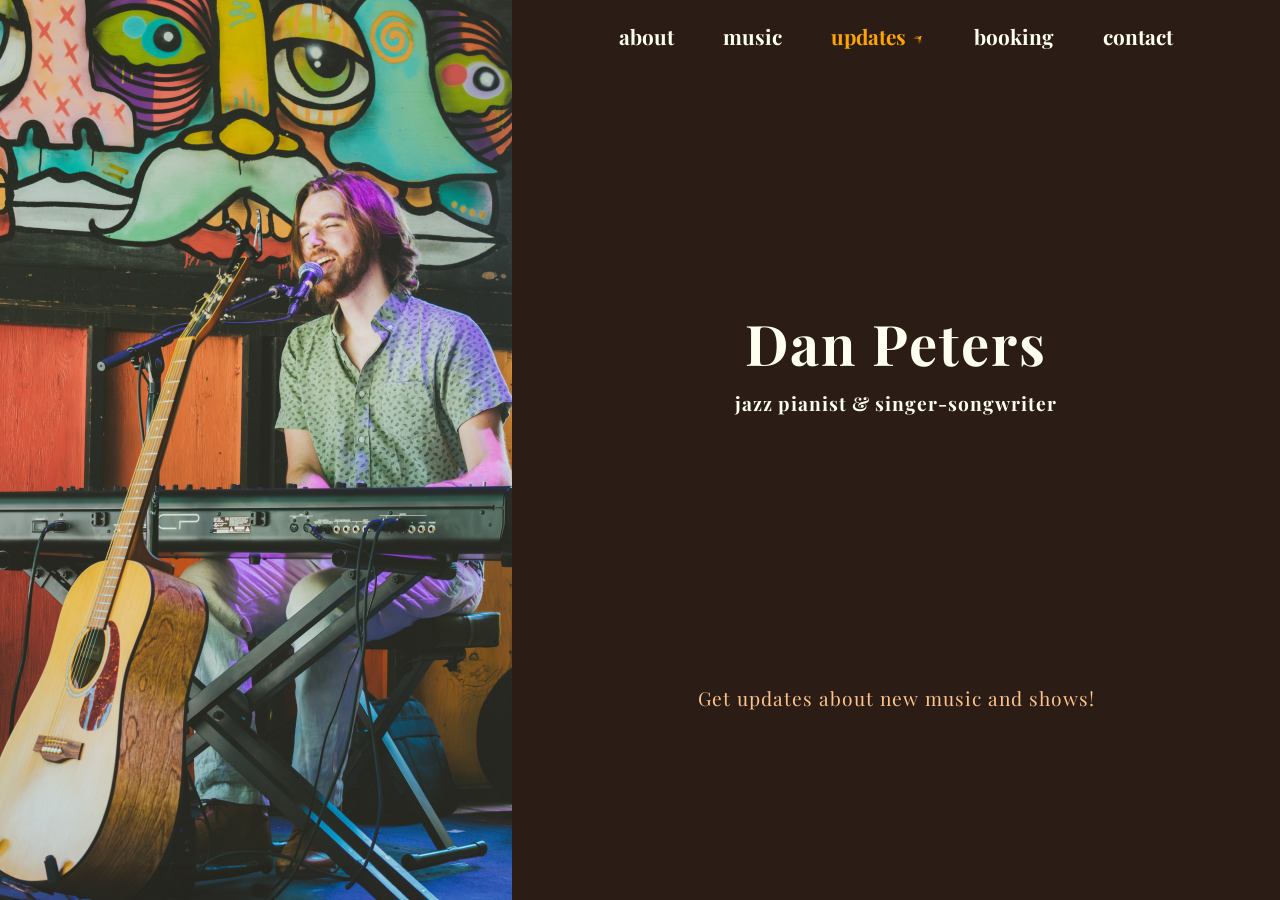
==== commit e521b849: "fix bugs" ====
--- a/index.html
+++ b/index.html
@@ -59,15 +59,15 @@
 
         .menu-container {
             height: auto;
-            width: 70%;
+            width: 75%;
             margin: 0 auto;
-            padding-top: 10px;
+            padding-top: 15px;
         }
 
         .menu-flex{
             display: flex;
             flex-direction: row;
-            justify-content: space-evenly;
+            justify-content: space-between;
             align-items: top;
             flex-wrap: wrap;
         }
@@ -119,7 +119,7 @@
             letter-spacing: 1px;
             margin-bottom:15px;
             text-align: center;
-            width:95%;
+            width:100%;
         }
 
         .newsletter {
@@ -127,6 +127,7 @@
             margin: 0 auto;
             padding-bottom:20px;
             text-align:center;
+            align-items:center;
         }
 
         @media (max-width: 768px) {
@@ -156,6 +157,7 @@
                 display: flex;
                 flex-direction: row;
                 justify-content:space-evenly;
+                padding-top:10px;
                 width: 100%;
             }
 
@@ -171,11 +173,15 @@
 
             .newsletter {
             width:100%;
-            margin: 0 auto;
             padding-bottom:20px;
             background: #2b1d16;
             justify-content:center;
-        }
+            text-align:center;
+        }
+            .newsletter-title{
+            width:90%;
+            margin:0 auto;
+            }
         }
     </style>
 </head>
@@ -193,7 +199,7 @@
                 <a href="music.html" class="menu-item">music</a>
                 <a href="https://danpetersmusic.substack.com" class="menu-item"
                 target="_blank" rel="noopener noreferrer" 
-                title="updates ↗" style="color:orange">updates ⤴</a>
+                title="updates ↗" style="color:orange">updates ↗</a>
                 <a href="booking.html" class="menu-item">booking</a>
                 <a href="contact.html" class="menu-item">contact</a>
                 </div>
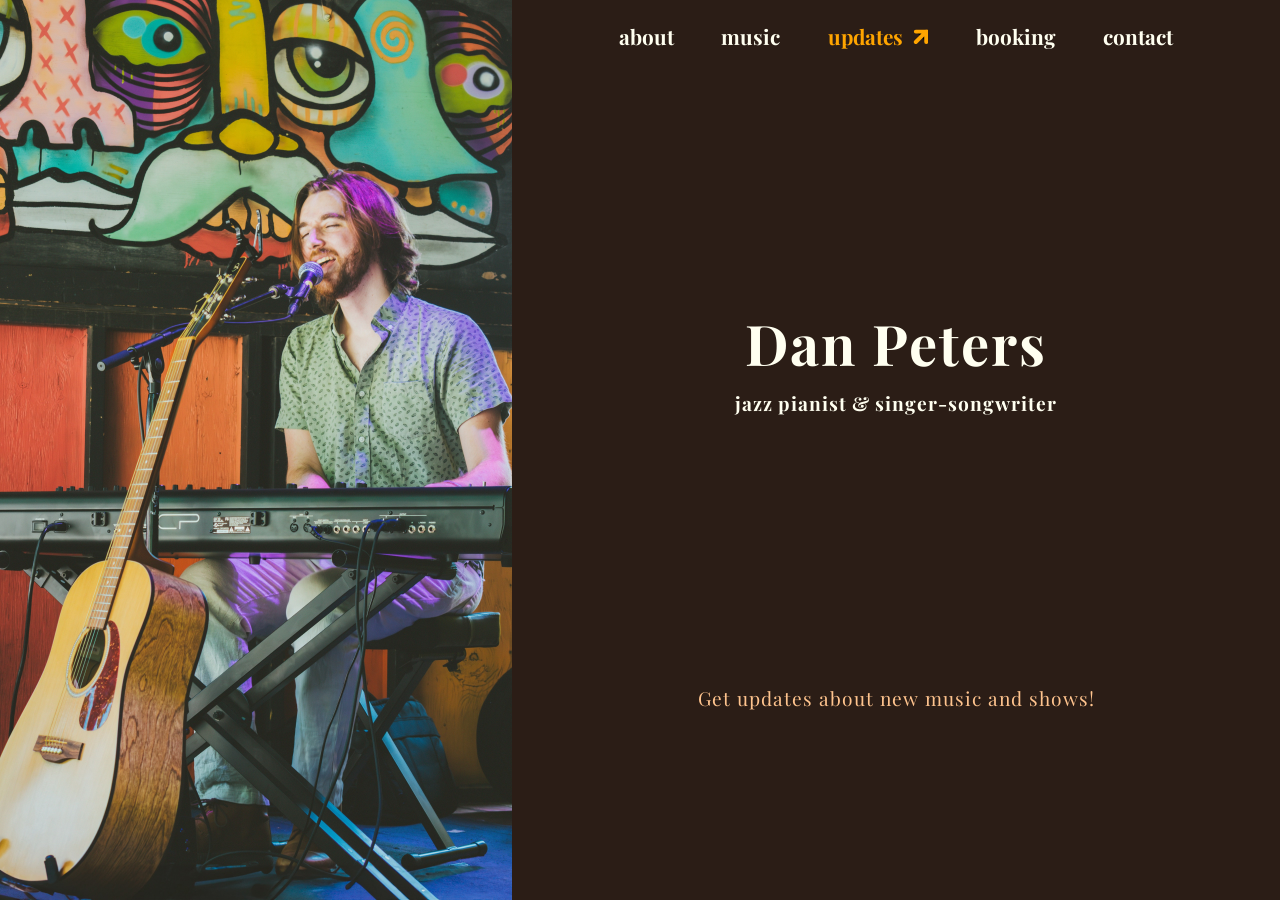
==== commit a2503633: "fix arrow bug" ====
--- a/index.html
+++ b/index.html
@@ -130,10 +130,20 @@
             align-items:center;
         }
 
+        svg{
+            width:1.3rem;
+            height:1.3rem;
+        }
+
         @media (max-width: 768px) {
             .container {
                 flex-direction: column;
                 overflow-y: auto;
+            }
+
+            svg{
+            width:16px;
+            height:16px;
             }
 
             .left {
@@ -199,7 +209,11 @@
                 <a href="music.html" class="menu-item">music</a>
                 <a href="https://danpetersmusic.substack.com" class="menu-item"
                 target="_blank" rel="noopener noreferrer" 
-                title="updates ↗" style="color:orange">updates ↗</a>
+                title="updates ↗" style="color:orange">updates
+                <svg viewBox="0 0 16 16" style="display: inline; vertical-align: middle;">
+                <path d="M6 2l8 0 0 8M14 2l-8 8" stroke="orange" stroke-width="3" stroke-linecap="round"/>
+                </svg>
+                </a>
                 <a href="booking.html" class="menu-item">booking</a>
                 <a href="contact.html" class="menu-item">contact</a>
                 </div>
